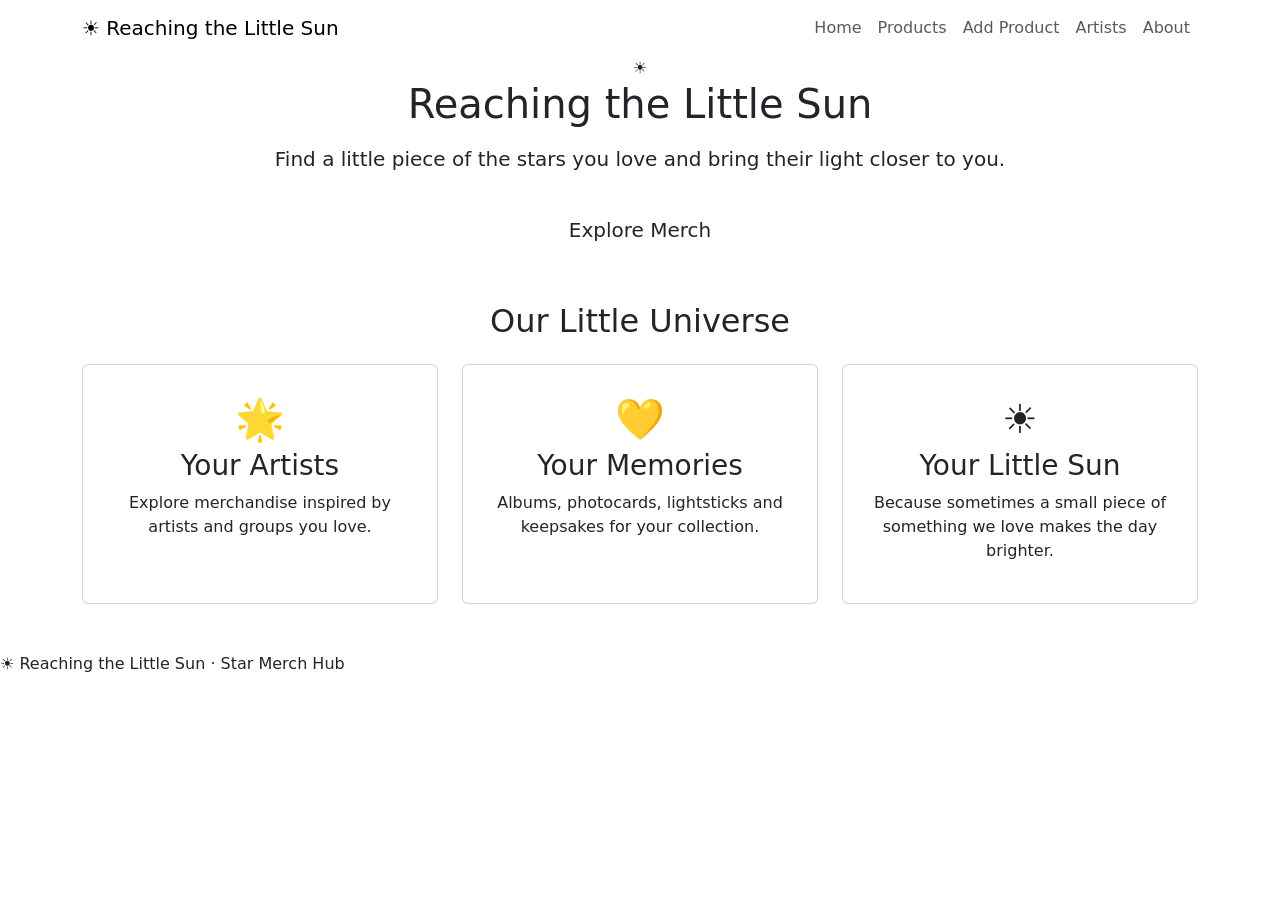
==== src/main/resources/templates/index.html @ a7281355 "Complete Deliverable 1 web and database features" ====
<!DOCTYPE html>
<html lang="en" xmlns:th="http://www.thymeleaf.org">
<head>
    <meta charset="UTF-8">
    <meta name="viewport" content="width=device-width, initial-scale=1">

    <title>Reaching the Little Sun</title>

    <link
        href="https://cdn.jsdelivr.net/npm/bootstrap@5.3.3/dist/css/bootstrap.min.css"
        rel="stylesheet"
    >

    <link rel="stylesheet" th:href="@{/css/style.css}">
</head>

<body>

<nav class="navbar navbar-expand-lg navbar-sun">
    <div class="container">

        <a class="navbar-brand" th:href="@{/}">
            ☀️ Reaching the Little Sun
        </a>

        <button
            class="navbar-toggler"
            type="button"
            data-bs-toggle="collapse"
            data-bs-target="#navbarMenu"
        >
            <span class="navbar-toggler-icon"></span>
        </button>

        <div class="collapse navbar-collapse" id="navbarMenu">

            <ul class="navbar-nav ms-auto">

                <li class="nav-item">
                    <a class="nav-link" th:href="@{/}">
                        Home
                    </a>
                </li>

                <li class="nav-item">
                    <a class="nav-link" th:href="@{/products}">
                        Products
                    </a>
                </li>

                <li class="nav-item">
                    <a class="nav-link" th:href="@{/products/new}">
                        Add Product
                    </a>
                </li>

                <li class="nav-item">
                    <a class="nav-link" th:href="@{/artists}">
                        Artists
                    </a>
                </li>

                <li class="nav-item">
                    <a class="nav-link" th:href="@{/about}">
                        About
                    </a>
                </li>

            </ul>

        </div>

    </div>
</nav>


<header class="hero-section text-center">

    <div class="container">

        <div class="sun-icon">
            ☀️
        </div>

        <h1 class="hero-title">
            Reaching the Little Sun
        </h1>

        <p class="lead mt-3">
            Find a little piece of the stars you love
            and bring their light closer to you.
        </p>

        <a
            class="btn btn-sun btn-lg mt-3"
            th:href="@{/products}"
        >
            Explore Merch
        </a>

    </div>

</header>


<main class="container py-5">

    <h2 class="section-title text-center mb-4">
        Our Little Universe
    </h2>

    <div class="row g-4">

        <div class="col-md-4">

            <div class="card card-sun h-100 p-4 text-center">

                <div class="fs-1">
                    🌟
                </div>

                <h3>
                    Your Artists
                </h3>

                <p>
                    Explore merchandise inspired by
                    artists and groups you love.
                </p>

            </div>

        </div>


        <div class="col-md-4">

            <div class="card card-sun h-100 p-4 text-center">

                <div class="fs-1">
                    💛
                </div>

                <h3>
                    Your Memories
                </h3>

                <p>
                    Albums, photocards, lightsticks
                    and keepsakes for your collection.
                </p>

            </div>

        </div>


        <div class="col-md-4">

            <div class="card card-sun h-100 p-4 text-center">

                <div class="fs-1">
                    ☀️
                </div>

                <h3>
                    Your Little Sun
                </h3>

                <p>
                    Because sometimes a small piece
                    of something we love makes the
                    day brighter.
                </p>

            </div>

        </div>

    </div>

</main>


<footer>
    ☀️ Reaching the Little Sun · Star Merch Hub
</footer>


<script
    src="https://cdn.jsdelivr.net/npm/bootstrap@5.3.3/dist/js/bootstrap.bundle.min.js">
</script>

</body>
</html>
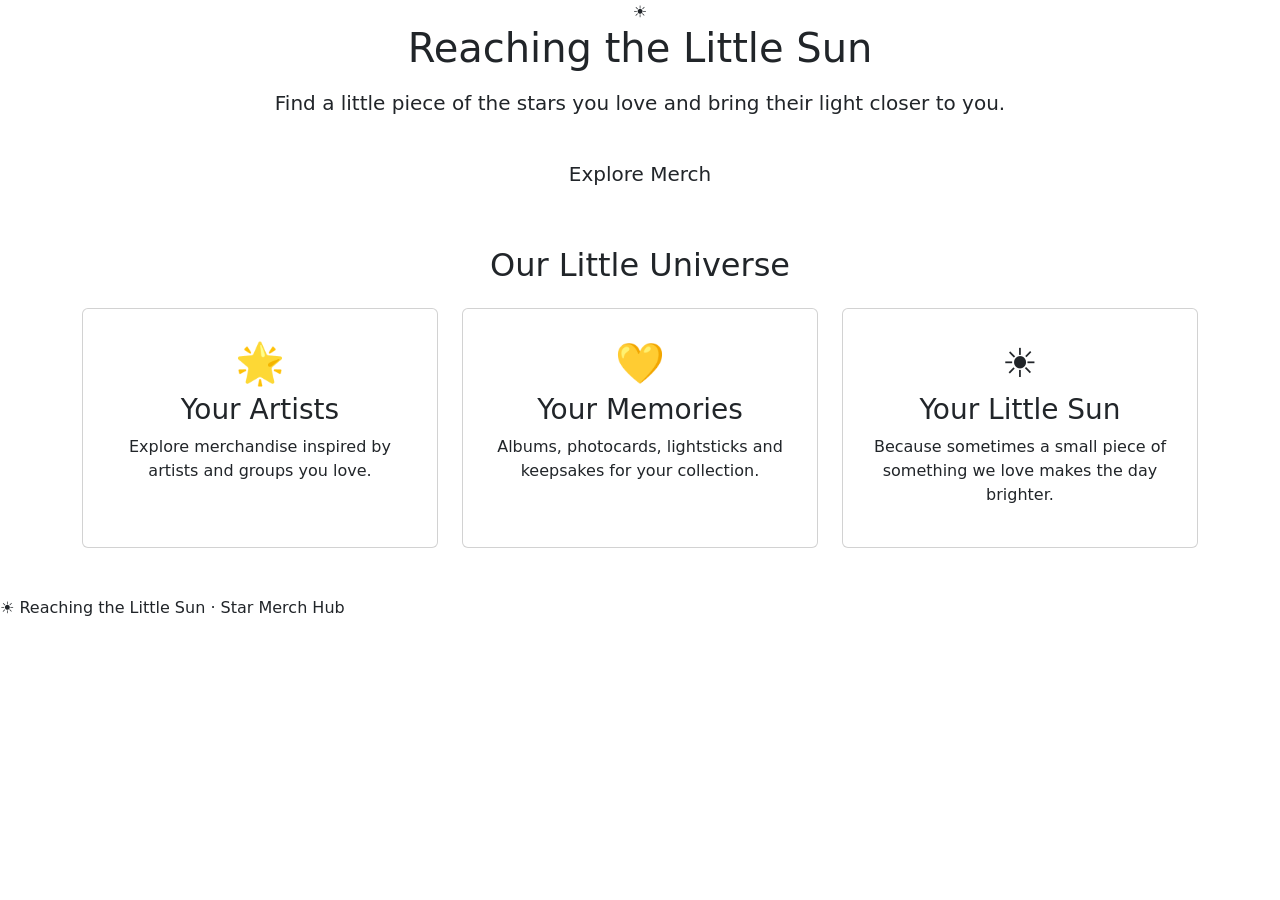
==== commit ba95f2bd: "Complete Deliverable 2 security and user management" ====
--- a/src/main/resources/templates/index.html
+++ b/src/main/resources/templates/index.html
@@ -16,63 +16,7 @@
 
 <body>
 
-<nav class="navbar navbar-expand-lg navbar-sun">
-    <div class="container">
-
-        <a class="navbar-brand" th:href="@{/}">
-            ☀️ Reaching the Little Sun
-        </a>
-
-        <button
-            class="navbar-toggler"
-            type="button"
-            data-bs-toggle="collapse"
-            data-bs-target="#navbarMenu"
-        >
-            <span class="navbar-toggler-icon"></span>
-        </button>
-
-        <div class="collapse navbar-collapse" id="navbarMenu">
-
-            <ul class="navbar-nav ms-auto">
-
-                <li class="nav-item">
-                    <a class="nav-link" th:href="@{/}">
-                        Home
-                    </a>
-                </li>
-
-                <li class="nav-item">
-                    <a class="nav-link" th:href="@{/products}">
-                        Products
-                    </a>
-                </li>
-
-                <li class="nav-item">
-                    <a class="nav-link" th:href="@{/products/new}">
-                        Add Product
-                    </a>
-                </li>
-
-                <li class="nav-item">
-                    <a class="nav-link" th:href="@{/artists}">
-                        Artists
-                    </a>
-                </li>
-
-                <li class="nav-item">
-                    <a class="nav-link" th:href="@{/about}">
-                        About
-                    </a>
-                </li>
-
-            </ul>
-
-        </div>
-
-    </div>
-</nav>
-
+<div th:replace="~{fragments/navbar :: navbar}"></div>
 
 <header class="hero-section text-center">
 
